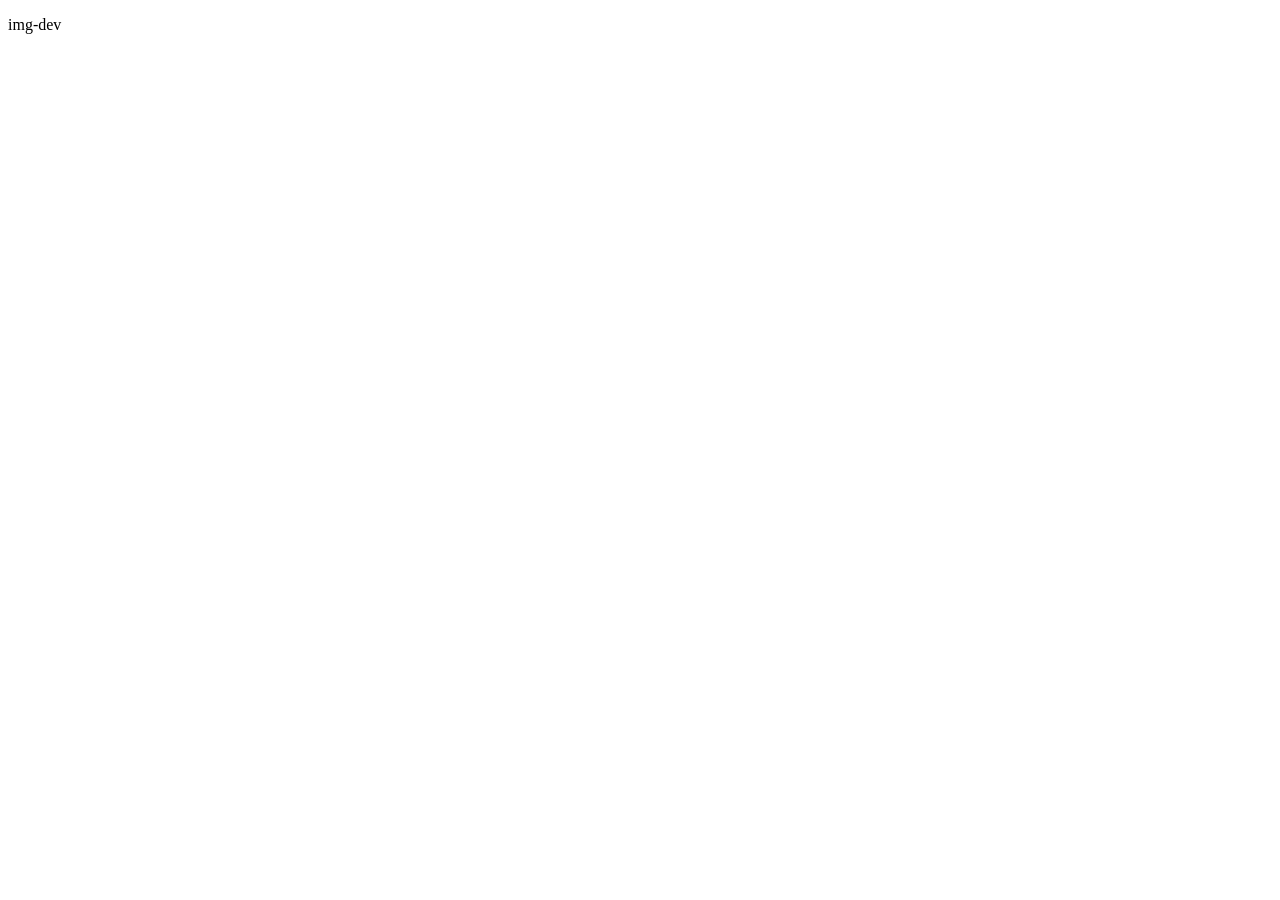
==== index.html @ 1feed5f4 "sdf" ====
<!DOCTYPE html>
<html lang="en">

<head>
    <meta charset="UTF-8">
    <meta name="viewport" content="width=device-width, initial-scale=1.0">
    <title>Document</title>
</head>

<body>
    <p>img-dev</p>
</body>

</html>
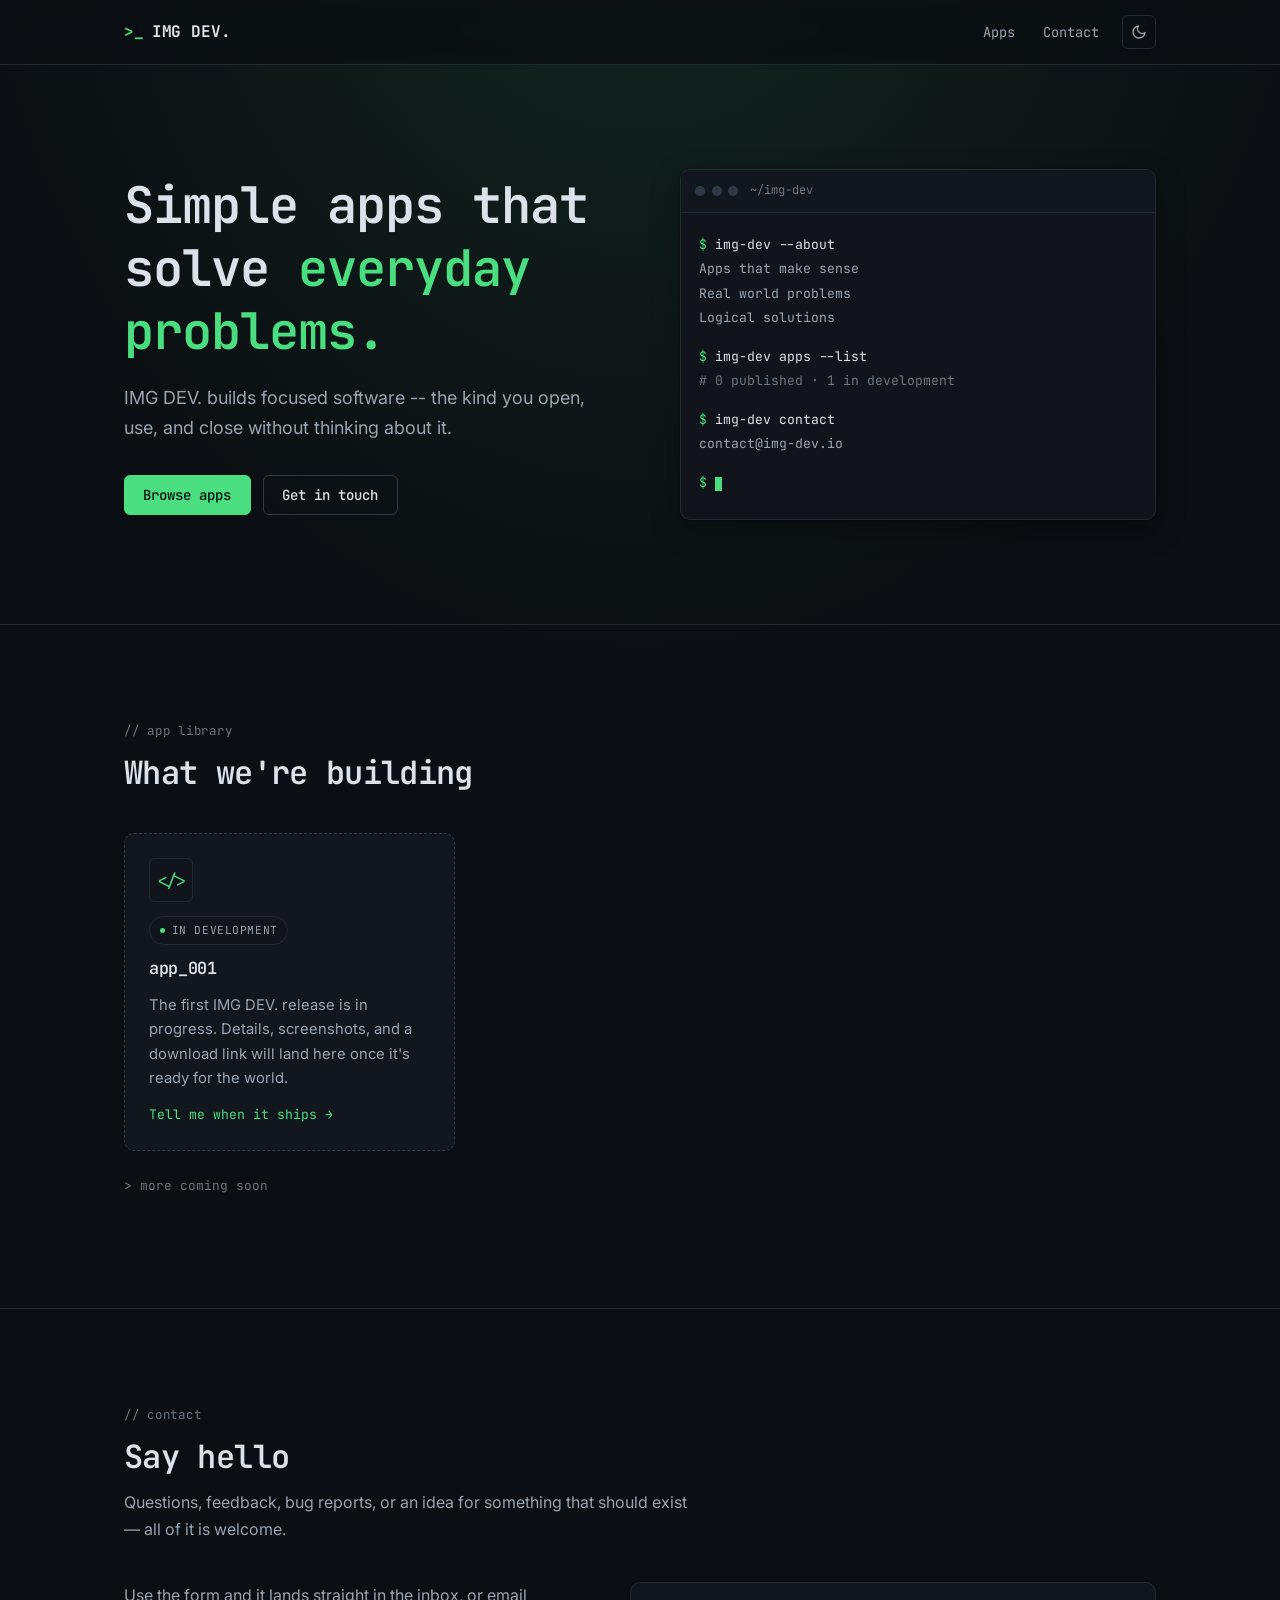
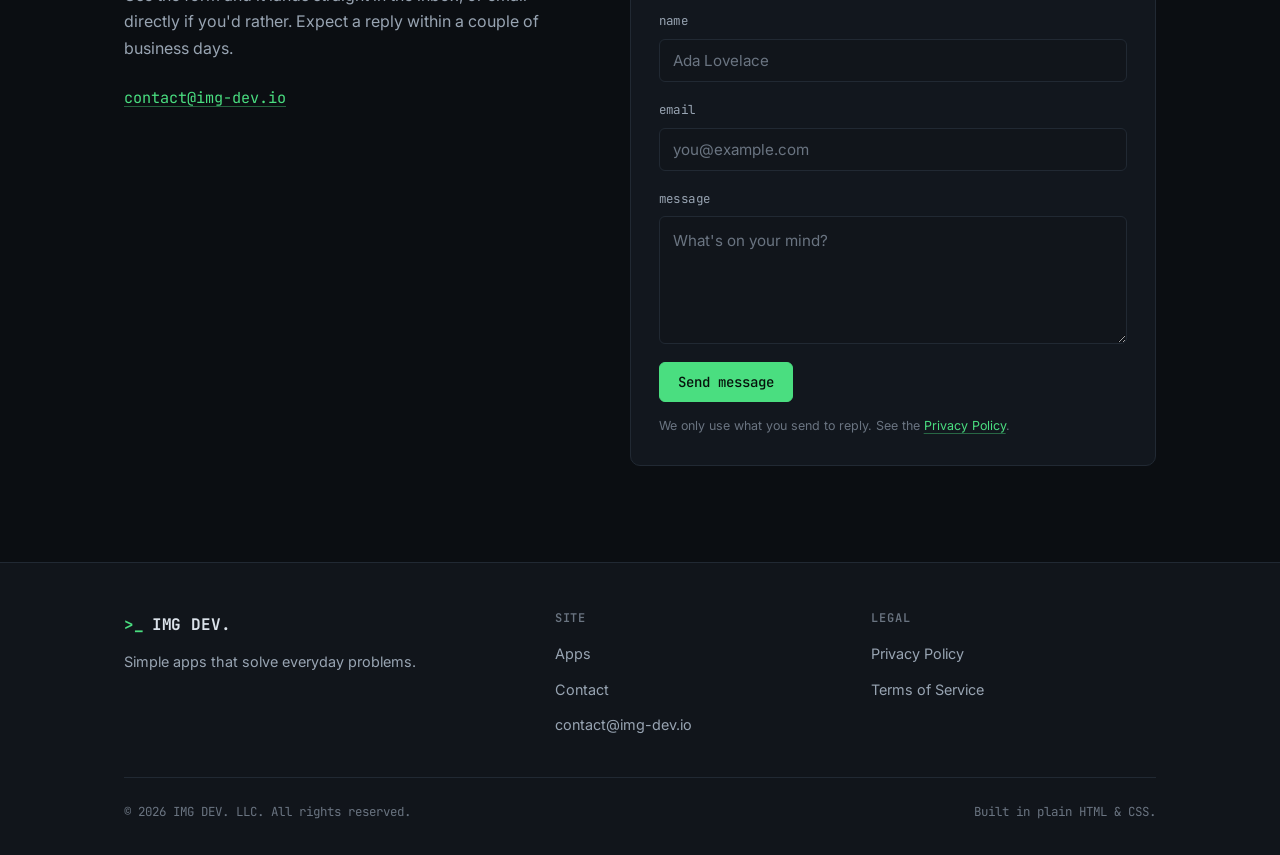
==== commit 467bc1f3: "site" ====
--- a/index.html
+++ b/index.html
@@ -1,14 +1,231 @@
 <!DOCTYPE html>
-<html lang="en">
+<html lang="en" data-theme="dark">
 
 <head>
     <meta charset="UTF-8">
     <meta name="viewport" content="width=device-width, initial-scale=1.0">
-    <title>Document</title>
+    <title>IMG DEV. — Simple apps that solve everyday problems</title>
+    <meta name="description" content="IMG DEV. builds focused software — simple apps that solve everyday problems.">
+
+    <meta property="og:type" content="website">
+    <meta property="og:title" content="IMG DEV.">
+    <meta property="og:description" content="Simple apps that solve everyday problems.">
+    <meta property="og:url" content="https://img-dev.io/">
+    <meta name="twitter:card" content="summary">
+
+    <link rel="canonical" href="https://img-dev.io/">
+    <link rel="icon"
+        href="data:image/svg+xml,<svg xmlns='http://www.w3.org/2000/svg' viewBox='0 0 100 100'><rect width='100' height='100' rx='22' fill='%230b0e12'/><text x='50' y='69' font-size='52' font-family='monospace' font-weight='bold' text-anchor='middle' fill='%234ade80'>&gt;_</text></svg>">
+
+    <link rel="preconnect" href="https://fonts.googleapis.com">
+    <link rel="preconnect" href="https://fonts.gstatic.com" crossorigin>
+    <link rel="stylesheet"
+        href="https://fonts.googleapis.com/css2?family=Inter:wght@400;500;600&family=JetBrains+Mono:wght@400;500;600;700&display=swap">
+    <link rel="stylesheet" href="styles.css">
+
+    <!-- Applies the saved theme before first paint so light mode doesn't flash dark. -->
+    <script>
+        (function () {
+            try {
+                var saved = localStorage.getItem("imgdev-theme");
+                if (saved === "light" || saved === "dark") {
+                    document.documentElement.setAttribute("data-theme", saved);
+                }
+            } catch (e) { /* storage blocked — keep the default dark theme */ }
+        })();
+    </script>
 </head>
 
 <body>
-    <p>img-dev</p>
+    <a class="skip-link" href="#main">Skip to content</a>
+
+    <header class="site-header">
+        <div class="container site-header__inner">
+            <a class="brand" href="index.html">
+                <span class="brand__sigil">&gt;_</span> IMG&nbsp;DEV.
+            </a>
+            <nav class="site-nav" aria-label="Primary">
+                <a href="#apps">Apps</a>
+                <a href="#contact">Contact</a>
+                <button class="theme-toggle" type="button" id="theme-toggle" aria-label="Switch colour theme">
+                    <svg class="icon-moon" viewBox="0 0 24 24" fill="none" stroke="currentColor" stroke-width="2"
+                        stroke-linecap="round" stroke-linejoin="round" aria-hidden="true">
+                        <path d="M21 12.79A9 9 0 1 1 11.21 3 7 7 0 0 0 21 12.79z" />
+                    </svg>
+                    <svg class="icon-sun" viewBox="0 0 24 24" fill="none" stroke="currentColor" stroke-width="2"
+                        stroke-linecap="round" stroke-linejoin="round" aria-hidden="true">
+                        <circle cx="12" cy="12" r="4" />
+                        <path
+                            d="M12 2v2M12 20v2M4.93 4.93l1.41 1.41M17.66 17.66l1.41 1.41M2 12h2M20 12h2M6.34 17.66l-1.41 1.41M19.07 4.93l-1.41 1.41" />
+                    </svg>
+                </button>
+            </nav>
+        </div>
+    </header>
+
+    <main id="main">
+
+        <!-- ============================ Hero ============================ -->
+        <section class="hero">
+            <div class="container hero__grid">
+                <div>
+                    <h1 class="hero__title">
+                        Simple apps that solve <span class="accent">everyday problems.</span>
+                    </h1>
+                    <p class="hero__lead">
+                        IMG DEV. builds focused software -- the kind you open, use, and close
+                        without thinking about it.
+                    </p>
+                    <div class="hero__actions">
+                        <a class="btn btn--primary" href="#apps">Browse apps</a>
+                        <a class="btn btn--ghost" href="#contact">Get in touch</a>
+                    </div>
+                </div>
+
+                <div class="terminal" aria-hidden="true">
+                    <div class="terminal__bar">
+                        <div class="terminal__dots"><span></span><span></span><span></span></div>
+                        <span class="terminal__title">~/img-dev</span>
+                    </div>
+                    <div class="terminal__body">
+                        <p class="cmd">img-dev --about</p>
+                        <p class="out">Apps that make sense</p>
+                        <p class="out">Real world problems</p>
+                        <p class="out">Logical solutions</p>
+                        <p class="spacer"></p>
+                        <p class="cmd">img-dev apps --list</p>
+                        <p class="comment"># 0 published · 1 in development</p>
+                        <p class="spacer"></p>
+                        <p class="cmd">img-dev contact</p>
+                        <p class="out">contact@img-dev.io</p>
+                        <p class="spacer"></p>
+                        <p class="cmd"><span class="cursor"></span></p>
+                    </div>
+                </div>
+            </div>
+        </section>
+
+        <!-- ============================ Apps ============================ -->
+        <section class="section" id="apps">
+            <div class="container">
+                <p class="section__label">// app library</p>
+                <h2 class="section__title">What we're building</h2>
+
+                <div class="app-grid">
+                    <article class="app-card">
+                        <div class="app-card__icon" aria-hidden="true">&lt;/&gt;</div>
+                        <span class="chip">In development</span>
+                        <h3 class="app-card__title">app_001</h3>
+                        <p class="app-card__desc">
+                            The first IMG DEV. release is in progress. Details, screenshots, and a
+                            download link will land here once it's ready for the world.
+                        </p>
+                        <a class="app-card__link" href="#contact">Tell me when it ships &rarr;</a>
+                    </article>
+                </div>
+
+                <p class="app-note">&gt; more coming soon</p>
+            </div>
+        </section>
+
+        <!-- =========================== Contact =========================== -->
+        <section class="section" id="contact">
+            <div class="container">
+                <p class="section__label">// contact</p>
+                <h2 class="section__title">Say hello</h2>
+                <p class="section__lead">
+                    Questions, feedback, bug reports, or an idea for something that should exist —
+                    all of it is welcome.
+                </p>
+
+                <div class="contact-grid">
+                    <div class="contact-aside">
+                        <p>
+                            Use the form and it lands straight in the inbox, or email directly if
+                            you'd rather. Expect a reply within a couple of business days.
+                        </p>
+                        <a class="contact-aside__email" href="mailto:contact@img-dev.io">contact@img-dev.io</a>
+                    </div>
+
+                    <form class="form" id="contact-form" action="https://formspree.io/f/xbgrvall" method="POST">
+                        <div class="field">
+                            <label for="name">name</label>
+                            <input type="text" id="name" name="name" placeholder="Ada Lovelace" required
+                                autocomplete="name" maxlength="100">
+                        </div>
+
+                        <div class="field">
+                            <label for="email">email</label>
+                            <input type="email" id="email" name="email" placeholder="you@example.com" required
+                                autocomplete="email" maxlength="150">
+                        </div>
+
+                        <div class="field">
+                            <label for="message">message</label>
+                            <textarea id="message" name="message" placeholder="What's on your mind?" required
+                                maxlength="4000"></textarea>
+                        </div>
+
+                        <!-- Formspree: sets the subject line of the notification email. -->
+                        <input type="hidden" name="_subject" value="New message from img-dev.io">
+                        <!-- Formspree honeypot: bots fill it, humans never see it. -->
+                        <div class="hp" aria-hidden="true">
+                            <label for="_gotcha">Leave this field empty</label>
+                            <input type="text" id="_gotcha" name="_gotcha" tabindex="-1" autocomplete="off">
+                        </div>
+
+                        <p class="form__status" id="form-status" role="status" aria-live="polite" hidden></p>
+
+                        <div class="form__footer">
+                            <button class="btn btn--primary" type="submit" id="form-submit">Send message</button>
+                            <p class="form__note">
+                                We only use what you send to reply. See the
+                                <a href="privacy.html">Privacy Policy</a>.
+                            </p>
+                        </div>
+                    </form>
+                </div>
+            </div>
+        </section>
+
+    </main>
+
+    <footer class="site-footer">
+        <div class="container">
+            <div class="site-footer__grid">
+                <div>
+                    <a class="brand" href="index.html"><span class="brand__sigil">&gt;_</span> IMG&nbsp;DEV.</a>
+                    <p class="site-footer__tagline">
+                        Simple apps that solve everyday problems.
+                    </p>
+                </div>
+
+                <div class="footer-col">
+                    <h3>Site</h3>
+                    <ul>
+                        <li><a href="index.html#apps">Apps</a></li>
+                        <li><a href="index.html#contact">Contact</a></li>
+                        <li><a href="mailto:contact@img-dev.io">contact@img-dev.io</a></li>
+                    </ul>
+                </div>
+
+                <div class="footer-col">
+                    <h3>Legal</h3>
+                    <ul>
+                        <li><a href="privacy.html">Privacy Policy</a></li>
+                        <li><a href="terms.html">Terms of Service</a></li>
+                    </ul>
+                </div>
+            </div>
+
+            <div class="site-footer__bottom">
+                <span>&copy; <span id="year">2026</span> IMG DEV. LLC. All rights reserved.</span>
+                <span>Built in plain HTML &amp; CSS.</span>
+            </div>
+        </div>
+    </footer>
+
+    <script src="main.js"></script>
 </body>
 
 </html>
--- a/styles.css
+++ b/styles.css
@@ -0,0 +1,880 @@
+/* ==========================================================================
+   IMG DEV. — site styles
+   Dark, terminal-inspired. Light mode available via [data-theme="light"].
+   ========================================================================== */
+
+/* --------------------------------------------------------------------------
+   Design tokens
+   -------------------------------------------------------------------------- */
+
+:root {
+  --bg: #0b0e12;
+  --bg-elev: #11151b;
+  --surface: #12171e;
+  --border: #212933;
+  --border-strong: #2f3946;
+  --text: #dbe2ea;
+  --text-dim: #98a4b2;
+  --text-faint: #6a7481;
+  --accent: #4ade80;
+  --accent-strong: #86efac;
+  --accent-glow: rgba(74, 222, 128, 0.13);
+
+  --mono: "JetBrains Mono", ui-monospace, SFMono-Regular, Menlo, Consolas,
+    "Liberation Mono", monospace;
+  --sans: "Inter", -apple-system, BlinkMacSystemFont, "Segoe UI", Roboto,
+    Helvetica, Arial, sans-serif;
+
+  --radius: 10px;
+  --radius-sm: 6px;
+  --maxw: 1080px;
+  --shadow: 0 1px 2px rgba(0, 0, 0, 0.4), 0 10px 30px rgba(0, 0, 0, 0.28);
+
+  color-scheme: dark;
+}
+
+:root[data-theme="light"] {
+  --bg: #fbfcfd;
+  --bg-elev: #ffffff;
+  --surface: #ffffff;
+  --border: #e3e9ef;
+  --border-strong: #c9d2dc;
+  --text: #101519;
+  --text-dim: #55606d;
+  --text-faint: #7b8693;
+  --accent: #0b8a4d;
+  --accent-strong: #076f3c;
+  --accent-glow: rgba(11, 138, 77, 0.1);
+  --shadow: 0 1px 2px rgba(16, 21, 25, 0.06), 0 10px 30px rgba(16, 21, 25, 0.07);
+
+  color-scheme: light;
+}
+
+/* --------------------------------------------------------------------------
+   Base
+   -------------------------------------------------------------------------- */
+
+*,
+*::before,
+*::after {
+  box-sizing: border-box;
+}
+
+html {
+  scroll-behavior: smooth;
+  scroll-padding-top: 5.5rem;
+  -webkit-text-size-adjust: 100%;
+}
+
+body {
+  margin: 0;
+  min-height: 100vh;
+  display: flex;
+  flex-direction: column;
+  background-color: var(--bg);
+  background-image: radial-gradient(
+    ellipse 80% 55% at 50% -10%,
+    var(--accent-glow),
+    transparent 70%
+  );
+  background-repeat: no-repeat;
+  color: var(--text);
+  font-family: var(--sans);
+  font-size: 16px;
+  line-height: 1.65;
+  -webkit-font-smoothing: antialiased;
+}
+
+h1,
+h2,
+h3,
+h4 {
+  font-family: var(--mono);
+  font-weight: 600;
+  letter-spacing: -0.02em;
+  line-height: 1.25;
+  margin: 0;
+}
+
+p {
+  margin: 0 0 1rem;
+}
+
+a {
+  color: var(--accent);
+  text-decoration-color: color-mix(in srgb, var(--accent) 40%, transparent);
+  text-underline-offset: 3px;
+}
+
+a:hover {
+  text-decoration-color: currentColor;
+}
+
+:focus-visible {
+  outline: 2px solid var(--accent);
+  outline-offset: 3px;
+  border-radius: 3px;
+}
+
+code {
+  font-family: var(--mono);
+  font-size: 0.9em;
+  background: var(--surface);
+  border: 1px solid var(--border);
+  border-radius: 4px;
+  padding: 0.1em 0.35em;
+}
+
+hr {
+  border: 0;
+  border-top: 1px solid var(--border);
+  margin: 2.5rem 0;
+}
+
+.container {
+  width: 100%;
+  max-width: var(--maxw);
+  margin-inline: auto;
+  padding-inline: 1.5rem;
+}
+
+.visually-hidden {
+  position: absolute;
+  width: 1px;
+  height: 1px;
+  margin: -1px;
+  padding: 0;
+  overflow: hidden;
+  clip: rect(0 0 0 0);
+  white-space: nowrap;
+  border: 0;
+}
+
+.skip-link {
+  position: absolute;
+  left: 1rem;
+  top: -100%;
+  z-index: 100;
+  padding: 0.6rem 1rem;
+  background: var(--surface);
+  border: 1px solid var(--accent);
+  border-radius: var(--radius-sm);
+  font-family: var(--mono);
+  font-size: 0.85rem;
+  text-decoration: none;
+}
+
+.skip-link:focus {
+  top: 1rem;
+}
+
+/* --------------------------------------------------------------------------
+   Header
+   -------------------------------------------------------------------------- */
+
+.site-header {
+  position: sticky;
+  top: 0;
+  z-index: 50;
+  background: color-mix(in srgb, var(--bg) 82%, transparent);
+  backdrop-filter: saturate(160%) blur(12px);
+  -webkit-backdrop-filter: saturate(160%) blur(12px);
+  border-bottom: 1px solid var(--border);
+}
+
+.site-header__inner {
+  display: flex;
+  align-items: center;
+  justify-content: space-between;
+  gap: 1rem;
+  min-height: 4rem;
+}
+
+.brand {
+  display: inline-flex;
+  align-items: baseline;
+  gap: 0.5rem;
+  font-family: var(--mono);
+  font-size: 1rem;
+  font-weight: 700;
+  letter-spacing: -0.01em;
+  color: var(--text);
+  text-decoration: none;
+  white-space: nowrap;
+}
+
+.brand__sigil {
+  color: var(--accent);
+  font-weight: 700;
+}
+
+.site-nav {
+  display: flex;
+  align-items: center;
+  gap: 0.35rem;
+}
+
+.site-nav a {
+  font-family: var(--mono);
+  font-size: 0.85rem;
+  color: var(--text-dim);
+  text-decoration: none;
+  padding: 0.45rem 0.7rem;
+  border-radius: var(--radius-sm);
+}
+
+.site-nav a:hover {
+  color: var(--text);
+  background: var(--surface);
+}
+
+.theme-toggle {
+  display: inline-grid;
+  place-items: center;
+  width: 2.15rem;
+  height: 2.15rem;
+  margin-left: 0.35rem;
+  padding: 0;
+  background: transparent;
+  border: 1px solid var(--border);
+  border-radius: var(--radius-sm);
+  color: var(--text-dim);
+  cursor: pointer;
+  transition: color 0.15s, border-color 0.15s;
+}
+
+.theme-toggle:hover {
+  color: var(--accent);
+  border-color: var(--border-strong);
+}
+
+.theme-toggle svg {
+  width: 1rem;
+  height: 1rem;
+}
+
+:root:not([data-theme="light"]) .theme-toggle .icon-sun {
+  display: none;
+}
+
+:root[data-theme="light"] .theme-toggle .icon-moon {
+  display: none;
+}
+
+/* --------------------------------------------------------------------------
+   Buttons
+   -------------------------------------------------------------------------- */
+
+.btn {
+  display: inline-flex;
+  align-items: center;
+  gap: 0.5rem;
+  font-family: var(--mono);
+  font-size: 0.875rem;
+  font-weight: 500;
+  line-height: 1;
+  padding: 0.75rem 1.15rem;
+  border-radius: var(--radius-sm);
+  border: 1px solid transparent;
+  cursor: pointer;
+  text-decoration: none;
+  transition: background-color 0.15s, border-color 0.15s, color 0.15s;
+}
+
+.btn--primary {
+  background: var(--accent);
+  color: #06120b;
+  border-color: var(--accent);
+}
+
+:root[data-theme="light"] .btn--primary {
+  color: #ffffff;
+}
+
+.btn--primary:hover {
+  background: var(--accent-strong);
+  border-color: var(--accent-strong);
+}
+
+.btn--ghost {
+  background: transparent;
+  color: var(--text);
+  border-color: var(--border-strong);
+}
+
+.btn--ghost:hover {
+  border-color: var(--accent);
+  color: var(--accent);
+}
+
+.btn[disabled] {
+  opacity: 0.55;
+  cursor: not-allowed;
+}
+
+/* --------------------------------------------------------------------------
+   Sections
+   -------------------------------------------------------------------------- */
+
+.section {
+  padding-block: clamp(3.5rem, 8vw, 6rem);
+  border-top: 1px solid var(--border);
+}
+
+.section__label {
+  font-family: var(--mono);
+  font-size: 0.78rem;
+  color: var(--text-faint);
+  letter-spacing: 0.06em;
+  margin-bottom: 0.75rem;
+}
+
+.section__title {
+  font-size: clamp(1.5rem, 3.5vw, 2rem);
+  margin-bottom: 0.75rem;
+}
+
+.section__lead {
+  color: var(--text-dim);
+  max-width: 58ch;
+  margin-bottom: 2.5rem;
+}
+
+/* Sections with no lead paragraph still need breathing room below the title. */
+.section__title + .app-grid,
+.section__title + .contact-grid {
+  margin-top: 2.5rem;
+}
+
+/* --------------------------------------------------------------------------
+   Hero
+   -------------------------------------------------------------------------- */
+
+.hero {
+  padding-block: clamp(3.5rem, 9vw, 6.5rem);
+}
+
+.hero__grid {
+  display: grid;
+  grid-template-columns: 1fr;
+  gap: clamp(2.5rem, 5vw, 3.5rem);
+  align-items: center;
+}
+
+@media (min-width: 900px) {
+  .hero__grid {
+    grid-template-columns: 1.05fr 1fr;
+  }
+}
+
+.hero__title {
+  font-size: clamp(2rem, 5.5vw, 3.15rem);
+  margin-bottom: 1.25rem;
+  text-wrap: balance;
+}
+
+.hero__title .accent {
+  color: var(--accent);
+}
+
+.hero__lead {
+  font-size: clamp(1rem, 1.8vw, 1.125rem);
+  color: var(--text-dim);
+  max-width: 46ch;
+  margin-bottom: 2rem;
+}
+
+.hero__actions {
+  display: flex;
+  flex-wrap: wrap;
+  gap: 0.75rem;
+}
+
+/* --------------------------------------------------------------------------
+   Terminal window
+   -------------------------------------------------------------------------- */
+
+.terminal {
+  background: var(--bg-elev);
+  border: 1px solid var(--border);
+  border-radius: var(--radius);
+  box-shadow: var(--shadow);
+  overflow: hidden;
+}
+
+.terminal__bar {
+  display: flex;
+  align-items: center;
+  gap: 0.75rem;
+  padding: 0.7rem 0.9rem;
+  background: var(--surface);
+  border-bottom: 1px solid var(--border);
+}
+
+.terminal__dots {
+  display: flex;
+  gap: 0.4rem;
+}
+
+.terminal__dots span {
+  width: 10px;
+  height: 10px;
+  border-radius: 50%;
+  background: var(--border-strong);
+}
+
+.terminal__title {
+  font-family: var(--mono);
+  font-size: 0.75rem;
+  color: var(--text-faint);
+}
+
+.terminal__body {
+  padding: 1.25rem 1.15rem 1.5rem;
+  font-family: var(--mono);
+  font-size: 0.82rem;
+  line-height: 1.85;
+  overflow-x: auto;
+}
+
+.terminal__body p {
+  margin: 0;
+  white-space: pre-wrap;
+}
+
+.terminal__body .cmd {
+  color: var(--text);
+}
+
+.terminal__body .cmd::before {
+  content: "$ ";
+  color: var(--accent);
+}
+
+.terminal__body .out {
+  color: var(--text-dim);
+}
+
+.terminal__body .comment {
+  color: var(--text-faint);
+}
+
+.terminal__body .spacer {
+  height: 0.9rem;
+}
+
+.cursor {
+  display: inline-block;
+  width: 0.55em;
+  height: 1.05em;
+  vertical-align: text-bottom;
+  background: var(--accent);
+  animation: blink 1.1s steps(2, start) infinite;
+}
+
+@keyframes blink {
+  to {
+    visibility: hidden;
+  }
+}
+
+@media (prefers-reduced-motion: reduce) {
+  html {
+    scroll-behavior: auto;
+  }
+  .cursor {
+    animation: none;
+  }
+}
+
+/* --------------------------------------------------------------------------
+   App library
+   -------------------------------------------------------------------------- */
+
+.app-grid {
+  display: grid;
+  grid-template-columns: repeat(auto-fill, minmax(min(100%, 300px), 1fr));
+  gap: 1.25rem;
+}
+
+.app-card {
+  display: flex;
+  flex-direction: column;
+  gap: 0.85rem;
+  padding: 1.5rem;
+  background: var(--surface);
+  border: 1px dashed var(--border-strong);
+  border-radius: var(--radius);
+}
+
+.app-card__icon {
+  display: grid;
+  place-items: center;
+  width: 2.75rem;
+  height: 2.75rem;
+  border-radius: var(--radius-sm);
+  background: var(--bg-elev);
+  border: 1px solid var(--border);
+  color: var(--accent);
+  font-family: var(--mono);
+  font-size: 1.1rem;
+}
+
+.app-card__title {
+  font-size: 1.05rem;
+}
+
+.app-card__desc {
+  color: var(--text-dim);
+  font-size: 0.925rem;
+  margin: 0;
+  flex-grow: 1;
+}
+
+.app-card__link {
+  font-family: var(--mono);
+  font-size: 0.82rem;
+  text-decoration: none;
+  align-self: flex-start;
+}
+
+.app-card__link:hover {
+  text-decoration: underline;
+  text-underline-offset: 3px;
+}
+
+.chip {
+  display: inline-flex;
+  align-items: center;
+  gap: 0.45rem;
+  align-self: flex-start;
+  font-family: var(--mono);
+  font-size: 0.7rem;
+  letter-spacing: 0.05em;
+  text-transform: uppercase;
+  color: var(--text-dim);
+  background: var(--bg-elev);
+  border: 1px solid var(--border);
+  border-radius: 999px;
+  padding: 0.25rem 0.6rem;
+}
+
+.chip::before {
+  content: "";
+  width: 5px;
+  height: 5px;
+  border-radius: 50%;
+  background: var(--accent);
+}
+
+.app-note {
+  margin-top: 1.5rem;
+  font-family: var(--mono);
+  font-size: 0.8rem;
+  color: var(--text-faint);
+}
+
+/* --------------------------------------------------------------------------
+   Contact
+   -------------------------------------------------------------------------- */
+
+.contact-grid {
+  display: grid;
+  grid-template-columns: 1fr;
+  gap: clamp(2rem, 4vw, 3rem);
+  align-items: start;
+}
+
+@media (min-width: 860px) {
+  .contact-grid {
+    grid-template-columns: 1fr 1.15fr;
+  }
+}
+
+.contact-aside p {
+  color: var(--text-dim);
+  max-width: 42ch;
+}
+
+.contact-aside__email {
+  display: inline-block;
+  font-family: var(--mono);
+  font-size: 0.95rem;
+  margin-top: 0.5rem;
+  word-break: break-all;
+}
+
+.form {
+  display: grid;
+  gap: 1.1rem;
+  padding: clamp(1.25rem, 3vw, 1.75rem);
+  background: var(--surface);
+  border: 1px solid var(--border);
+  border-radius: var(--radius);
+}
+
+.field {
+  display: grid;
+  gap: 0.45rem;
+}
+
+.field label {
+  font-family: var(--mono);
+  font-size: 0.78rem;
+  color: var(--text-dim);
+  letter-spacing: 0.03em;
+}
+
+.field input,
+.field textarea {
+  width: 100%;
+  font-family: var(--sans);
+  font-size: 0.95rem;
+  color: var(--text);
+  background: var(--bg-elev);
+  border: 1px solid var(--border);
+  border-radius: var(--radius-sm);
+  padding: 0.7rem 0.85rem;
+  transition: border-color 0.15s, box-shadow 0.15s;
+}
+
+.field textarea {
+  resize: vertical;
+  min-height: 8rem;
+  line-height: 1.6;
+}
+
+.field input::placeholder,
+.field textarea::placeholder {
+  color: var(--text-faint);
+}
+
+.field input:focus,
+.field textarea:focus {
+  outline: none;
+  border-color: var(--accent);
+  box-shadow: 0 0 0 3px var(--accent-glow);
+}
+
+.form__footer {
+  display: flex;
+  flex-wrap: wrap;
+  align-items: center;
+  gap: 0.9rem;
+}
+
+.form__note {
+  font-size: 0.78rem;
+  color: var(--text-faint);
+  margin: 0;
+}
+
+.form__status {
+  font-family: var(--mono);
+  font-size: 0.83rem;
+  margin: 0;
+  padding: 0.7rem 0.85rem;
+  border-radius: var(--radius-sm);
+  border: 1px solid var(--border);
+  background: var(--bg-elev);
+}
+
+.form__status[hidden] {
+  display: none;
+}
+
+.form__status--ok {
+  color: var(--accent);
+  border-color: color-mix(in srgb, var(--accent) 45%, transparent);
+  background: var(--accent-glow);
+}
+
+.form__status--error {
+  color: #f87171;
+  border-color: rgba(248, 113, 113, 0.45);
+  background: rgba(248, 113, 113, 0.08);
+}
+
+:root[data-theme="light"] .form__status--error {
+  color: #b91c1c;
+}
+
+/* Honeypot — hidden from humans, visible to naive bots. */
+.hp {
+  position: absolute;
+  left: -9999px;
+  width: 1px;
+  height: 1px;
+  overflow: hidden;
+}
+
+/* --------------------------------------------------------------------------
+   Footer
+   -------------------------------------------------------------------------- */
+
+.site-footer {
+  border-top: 1px solid var(--border);
+  background: var(--bg-elev);
+  padding-block: 3rem 2rem;
+  margin-top: auto;
+}
+
+.site-footer__grid {
+  display: grid;
+  grid-template-columns: 1fr;
+  gap: 2rem;
+}
+
+@media (min-width: 720px) {
+  .site-footer__grid {
+    grid-template-columns: 1.4fr 1fr 1fr;
+  }
+}
+
+.site-footer__tagline {
+  color: var(--text-dim);
+  font-size: 0.9rem;
+  max-width: 34ch;
+  margin: 0.75rem 0 0;
+}
+
+.footer-col h3 {
+  font-size: 0.75rem;
+  letter-spacing: 0.08em;
+  text-transform: uppercase;
+  color: var(--text-faint);
+  margin-bottom: 0.9rem;
+}
+
+.footer-col ul {
+  list-style: none;
+  margin: 0;
+  padding: 0;
+  display: grid;
+  gap: 0.55rem;
+}
+
+.footer-col a {
+  font-size: 0.9rem;
+  color: var(--text-dim);
+  text-decoration: none;
+}
+
+.footer-col a:hover {
+  color: var(--accent);
+}
+
+.site-footer__bottom {
+  display: flex;
+  flex-wrap: wrap;
+  justify-content: space-between;
+  gap: 0.75rem;
+  margin-top: 2.5rem;
+  padding-top: 1.5rem;
+  border-top: 1px solid var(--border);
+  font-family: var(--mono);
+  font-size: 0.78rem;
+  color: var(--text-faint);
+}
+
+/* --------------------------------------------------------------------------
+   Legal pages
+   -------------------------------------------------------------------------- */
+
+.legal {
+  padding-block: clamp(3rem, 7vw, 4.5rem);
+}
+
+.legal__inner {
+  max-width: 46rem;
+  margin-inline: auto;
+}
+
+.legal__title {
+  font-size: clamp(1.75rem, 4.5vw, 2.5rem);
+  margin-bottom: 0.6rem;
+}
+
+.legal__meta {
+  font-family: var(--mono);
+  font-size: 0.8rem;
+  color: var(--text-faint);
+  margin-bottom: 2rem;
+}
+
+.legal__intro {
+  color: var(--text-dim);
+  font-size: 1.02rem;
+  padding-bottom: 2rem;
+  border-bottom: 1px solid var(--border);
+}
+
+.legal__toc {
+  margin: 2rem 0 3rem;
+  padding: 1.25rem 1.5rem;
+  background: var(--surface);
+  border: 1px solid var(--border);
+  border-radius: var(--radius);
+}
+
+.legal__toc h2 {
+  font-size: 0.75rem;
+  letter-spacing: 0.08em;
+  text-transform: uppercase;
+  color: var(--text-faint);
+  margin-bottom: 0.9rem;
+}
+
+.legal__toc ol {
+  margin: 0;
+  padding-left: 1.25rem;
+  display: grid;
+  gap: 0.4rem;
+  font-size: 0.9rem;
+}
+
+.legal__toc a {
+  text-decoration: none;
+  color: var(--text-dim);
+}
+
+.legal__toc a:hover {
+  color: var(--accent);
+}
+
+.legal section {
+  margin-bottom: 2.5rem;
+}
+
+.legal h2 {
+  font-size: 1.15rem;
+  margin-bottom: 0.85rem;
+  padding-top: 0.5rem;
+}
+
+.legal h2 .num {
+  color: var(--accent);
+  margin-right: 0.5rem;
+}
+
+.legal h3 {
+  font-size: 0.95rem;
+  color: var(--text);
+  margin: 1.5rem 0 0.6rem;
+}
+
+.legal p,
+.legal li {
+  color: var(--text-dim);
+}
+
+.legal ul {
+  padding-left: 1.15rem;
+  margin: 0 0 1rem;
+  display: grid;
+  gap: 0.45rem;
+}
+
+.legal li::marker {
+  color: var(--text-faint);
+}
